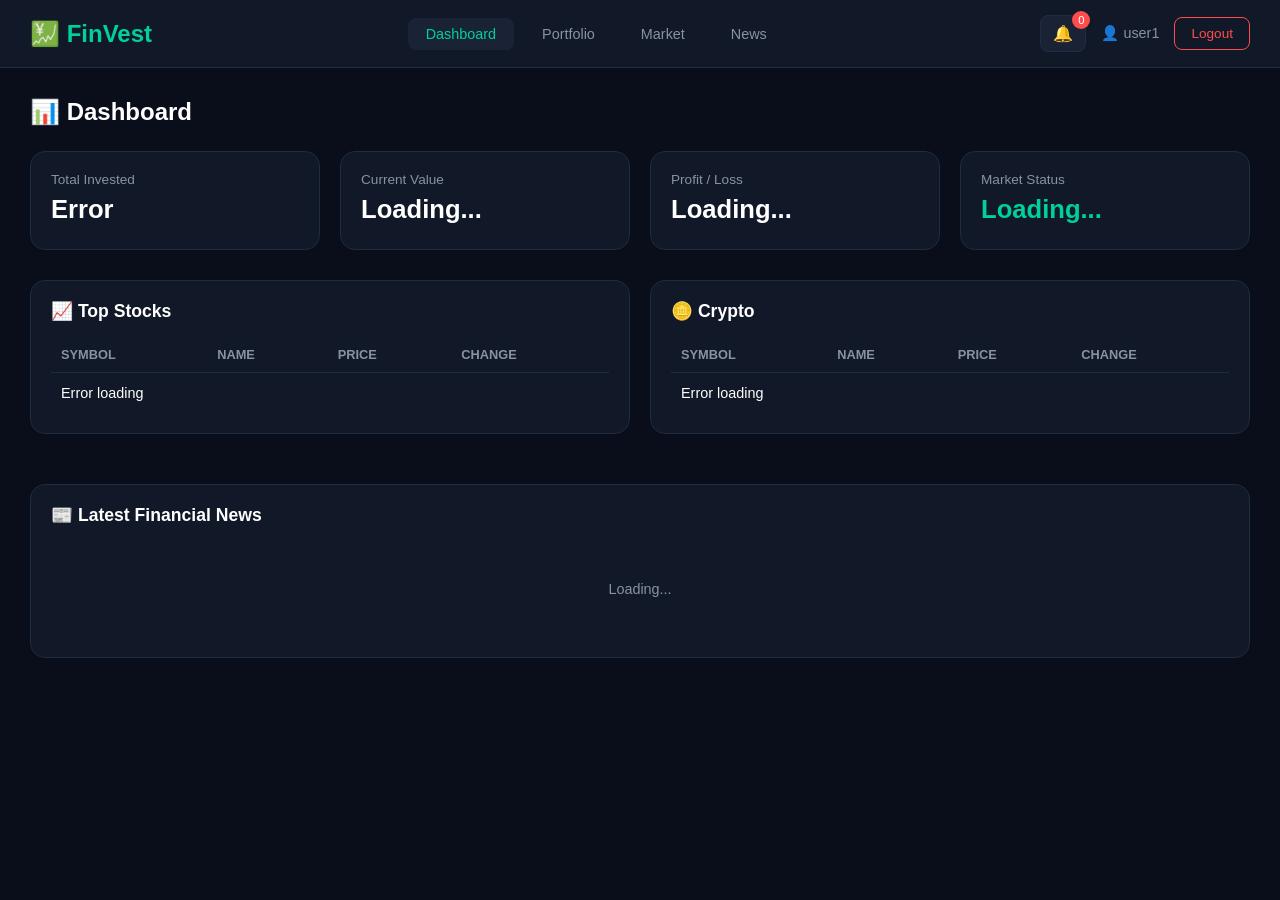
==== frontend/pages/dashboard.html @ 20053dd6 "feat: add complete frontend with dashboard, portfolio, market and news pages" ====
<!DOCTYPE html>
<html lang="en">
<head>
    <meta charset="UTF-8">
    <meta name="viewport" content="width=device-width, initial-scale=1.0">
    <title>Dashboard - FinVest</title>
    <link rel="stylesheet" href="../css/style.css">
</head>
<body>

    <!-- Navbar -->
    <nav class="navbar">
        <div class="navbar-logo">💹 FinVest</div>
        <div class="navbar-links">
            <a href="dashboard.html" class="active">Dashboard</a>
            <a href="portfolio.html">Portfolio</a>
            <a href="market.html">Market</a>
            <a href="news.html">News</a>
        </div>
        <div class="navbar-right">
            <button class="notif-btn" onclick="toggleNotifications()">
                🔔 <span class="notif-badge" id="notif-count">0</span>
            </button>
            <span class="user-info">👤 <span id="username-display"></span></span>
            <button class="logout-btn" onclick="logout()">Logout</button>
        </div>
    </nav>

    <!-- Notifications Panel -->
    <div id="notif-panel" style="display:none; position:fixed; top:70px; right:20px; width:350px; background:#111827; border:1px solid #1e2d40; border-radius:15px; padding:20px; z-index:999; box-shadow:0 10px 40px rgba(0,0,0,0.5);">
        <h3 style="margin-bottom:15px; color:#fff;">🔔 Notifications</h3>
        <div id="notif-list"><p class="loading">Loading...</p></div>
    </div>

    <!-- Main Content -->
    <div class="main-content">
        <h1 class="page-title">📊 Dashboard</h1>

        <!-- Summary Cards -->
        <div class="cards-grid">
            <div class="card">
                <div class="card-label">Total Invested</div>
                <div class="card-value" id="total-invested">Loading...</div>
                <div class="card-change" id="invested-change"></div>
            </div>
            <div class="card">
                <div class="card-label">Current Value</div>
                <div class="card-value" id="current-value">Loading...</div>
                <div class="card-change positive" id="value-change"></div>
            </div>
            <div class="card">
                <div class="card-label">Profit / Loss</div>
                <div class="card-value" id="profit-loss">Loading...</div>
                <div class="card-change" id="pl-percent"></div>
            </div>
            <div class="card">
                <div class="card-label">Market Status</div>
                <div class="card-value" style="color:#00d09c;" id="market-status">Loading...</div>
                <div class="card-change" id="market-info"></div>
            </div>
        </div>

        <!-- Stocks + Crypto -->
        <div class="section-grid">
            <div class="table-container">
                <h2>📈 Top Stocks</h2>
                <table>
                    <thead>
                        <tr>
                            <th>Symbol</th>
                            <th>Name</th>
                            <th>Price</th>
                            <th>Change</th>
                        </tr>
                    </thead>
                    <tbody id="stocks-table">
                        <tr><td colspan="4" class="loading">Loading...</td></tr>
                    </tbody>
                </table>
            </div>

            <div class="table-container">
                <h2>🪙 Crypto</h2>
                <table>
                    <thead>
                        <tr>
                            <th>Symbol</th>
                            <th>Name</th>
                            <th>Price</th>
                            <th>Change</th>
                        </tr>
                    </thead>
                    <tbody id="crypto-table">
                        <tr><td colspan="4" class="loading">Loading...</td></tr>
                    </tbody>
                </table>
            </div>
        </div>

        <!-- Latest News -->
        <div class="table-container">
            <h2>📰 Latest Financial News</h2>
            <div class="news-grid" id="news-container">
                <p class="loading">Loading...</p>
            </div>
        </div>
    </div>

    <script>
        // Check login
        const username = localStorage.getItem('username') || 'user1';
        document.getElementById('username-display').textContent = username;

        // Load Portfolio Summary
        async function loadPortfolio() {
            try {
                const res = await fetch(`http://127.0.0.1:8002/portfolio/${username}`);
                const data = await res.json();
                if (data.success) {
                    document.getElementById('total-invested').textContent = `$${data.total_invested.toLocaleString()}`;
                    document.getElementById('current-value').textContent = `$${data.total_current_value.toLocaleString()}`;
                    const pl = data.profit_loss;
                    const plEl = document.getElementById('profit-loss');
                    plEl.textContent = `$${pl.toLocaleString()}`;
                    plEl.className = `card-value ${pl >= 0 ? 'positive' : 'negative'}`;
                    document.getElementById('pl-percent').textContent = `${data.profit_loss_percent}%`;
                    document.getElementById('pl-percent').className = `card-change ${pl >= 0 ? 'positive' : 'negative'}`;
                }
            } catch (err) {
                document.getElementById('total-invested').textContent = 'Error';
            }
        }

        // Load Stocks
        async function loadStocks() {
            try {
                const res = await fetch('http://127.0.0.1:8003/stocks');
                const data = await res.json();
                const tbody = document.getElementById('stocks-table');
                tbody.innerHTML = '';
                Object.entries(data.stocks).forEach(([symbol, stock]) => {
                    const isPos = stock.change >= 0;
                    tbody.innerHTML += `
                        <tr>
                            <td><strong>${symbol}</strong></td>
                            <td style="color:#8892a4">${stock.name}</td>
                            <td>$${stock.price.toLocaleString()}</td>
                            <td class="${isPos ? 'positive' : 'negative'}">${isPos ? '+' : ''}${stock.change}%</td>
                        </tr>`;
                });
            } catch (err) {
                document.getElementById('stocks-table').innerHTML = '<tr><td colspan="4">Error loading</td></tr>';
            }
        }

        // Load Crypto
        async function loadCrypto() {
            try {
                const res = await fetch('http://127.0.0.1:8003/crypto');
                const data = await res.json();
                const tbody = document.getElementById('crypto-table');
                tbody.innerHTML = '';
                Object.entries(data.crypto).forEach(([symbol, coin]) => {
                    const isPos = coin.change >= 0;
                    tbody.innerHTML += `
                        <tr>
                            <td><strong>${symbol}</strong></td>
                            <td style="color:#8892a4">${coin.name}</td>
                            <td>$${coin.price.toLocaleString()}</td>
                            <td class="${isPos ? 'positive' : 'negative'}">${isPos ? '+' : ''}${coin.change}%</td>
                        </tr>`;
                });
            } catch (err) {
                document.getElementById('crypto-table').innerHTML = '<tr><td colspan="4">Error loading</td></tr>';
            }
        }

        // Load Market Summary
        async function loadMarket() {
            try {
                const res = await fetch('http://127.0.0.1:8003/market/summary');
                const data = await res.json();
                document.getElementById('market-status').textContent = data.market_status;
                document.getElementById('market-info').textContent = `Top Gainer: ${data.top_gainer} | Top Loser: ${data.top_loser}`;
            } catch (err) {}
        }

        // Load News
        async function loadNews() {
            try {
                const res = await fetch('http://127.0.0.1:8004/news');
                const data = await res.json();
                const container = document.getElementById('news-container');
                container.innerHTML = '';
                data.news.slice(0, 3).forEach(news => {
                    container.innerHTML += `
                        <div class="news-card">
                            <span class="news-category">${news.category}</span>
                            <div class="news-title">${news.title}</div>
                            <div class="news-summary">${news.summary}</div>
                            <div class="news-footer">
                                <span>${news.source} · ${news.time}</span>
                                <span class="news-sentiment ${news.bullish ? 'bullish' : 'bearish'}">${news.bullish ? '🟢 Bullish' : '🔴 Bearish'}</span>
                            </div>
                        </div>`;
                });
            } catch (err) {}
        }

        // Load Notifications
        async function loadNotifications() {
            try {
                const res = await fetch(`http://127.0.0.1:8007/notifications/${username}`);
                const data = await res.json();
                document.getElementById('notif-count').textContent = data.unread || 0;
                const list = document.getElementById('notif-list');
                list.innerHTML = '';
                data.notifications.forEach(n => {
                    list.innerHTML += `
                        <div style="padding:10px; border-bottom:1px solid #1e2d40; opacity:${n.read ? '0.5' : '1'}">
                            <div style="font-size:0.85rem; color:#fff">${n.message}</div>
                            <div style="font-size:0.75rem; color:#8892a4; margin-top:4px">${n.time}</div>
                        </div>`;
                });
            } catch (err) {}
        }

        function toggleNotifications() {
            const panel = document.getElementById('notif-panel');
            panel.style.display = panel.style.display === 'none' ? 'block' : 'none';
        }

        function logout() {
            localStorage.removeItem('username');
            window.location.href = '../index.html';
        }

        // Load everything
        loadPortfolio();
        loadStocks();
        loadCrypto();
        loadMarket();
        loadNews();
        loadNotifications();
    </script>
</body>
</html>
---- frontend/css/style.css ----
/* ===== GLOBAL ===== */
* {
    margin: 0;
    padding: 0;
    box-sizing: border-box;
    font-family: 'Segoe UI', sans-serif;
}

:root {
    --primary: #00d09c;
    --primary-dark: #00a87e;
    --bg-dark: #0a0e1a;
    --bg-card: #111827;
    --bg-card2: #1a2235;
    --text-primary: #ffffff;
    --text-secondary: #8892a4;
    --red: #ff4d4d;
    --green: #00d09c;
    --border: #1e2d40;
}

body {
    background: var(--bg-dark);
    color: var(--text-primary);
    min-height: 100vh;
}

/* ===== AUTH PAGE ===== */
.auth-body {
    display: flex;
    justify-content: center;
    align-items: center;
    min-height: 100vh;
    background: linear-gradient(135deg, #0a0e1a 0%, #0d1f3c 100%);
}

.auth-container {
    background: var(--bg-card);
    border: 1px solid var(--border);
    border-radius: 20px;
    padding: 40px;
    width: 400px;
    box-shadow: 0 20px 60px rgba(0,0,0,0.5);
}

.auth-logo {
    text-align: center;
    margin-bottom: 30px;
}

.auth-logo h1 {
    font-size: 2rem;
    color: var(--primary);
}

.auth-logo p {
    color: var(--text-secondary);
    font-size: 0.9rem;
    margin-top: 5px;
}

.auth-tabs {
    display: flex;
    margin-bottom: 25px;
    background: var(--bg-dark);
    border-radius: 10px;
    padding: 5px;
}

.tab-btn {
    flex: 1;
    padding: 10px;
    border: none;
    background: transparent;
    color: var(--text-secondary);
    border-radius: 8px;
    cursor: pointer;
    font-size: 0.95rem;
    transition: all 0.3s;
}

.tab-btn.active {
    background: var(--primary);
    color: #000;
    font-weight: 600;
}

.auth-form {
    display: flex;
    flex-direction: column;
    gap: 15px;
}

.auth-form input {
    padding: 14px 16px;
    background: var(--bg-dark);
    border: 1px solid var(--border);
    border-radius: 10px;
    color: var(--text-primary);
    font-size: 0.95rem;
    outline: none;
    transition: border 0.3s;
}

.auth-form input:focus {
    border-color: var(--primary);
}

.btn-primary {
    padding: 14px;
    background: var(--primary);
    color: #000;
    border: none;
    border-radius: 10px;
    font-size: 1rem;
    font-weight: 600;
    cursor: pointer;
    transition: background 0.3s;
}

.btn-primary:hover {
    background: var(--primary-dark);
}

.auth-msg {
    text-align: center;
    font-size: 0.9rem;
    min-height: 20px;
}

/* ===== NAVBAR ===== */
.navbar {
    display: flex;
    justify-content: space-between;
    align-items: center;
    padding: 15px 30px;
    background: var(--bg-card);
    border-bottom: 1px solid var(--border);
    position: sticky;
    top: 0;
    z-index: 100;
}

.navbar-logo {
    font-size: 1.5rem;
    font-weight: 700;
    color: var(--primary);
}

.navbar-links {
    display: flex;
    gap: 10px;
}

.navbar-links a {
    padding: 8px 18px;
    color: var(--text-secondary);
    text-decoration: none;
    border-radius: 8px;
    transition: all 0.3s;
    font-size: 0.9rem;
}

.navbar-links a:hover, .navbar-links a.active {
    background: var(--bg-card2);
    color: var(--primary);
}

.navbar-right {
    display: flex;
    align-items: center;
    gap: 15px;
}

.notif-btn {
    background: var(--bg-card2);
    border: 1px solid var(--border);
    color: var(--text-primary);
    padding: 8px 12px;
    border-radius: 8px;
    cursor: pointer;
    font-size: 1rem;
    position: relative;
}

.notif-badge {
    position: absolute;
    top: -5px;
    right: -5px;
    background: var(--red);
    color: white;
    border-radius: 50%;
    width: 18px;
    height: 18px;
    font-size: 0.7rem;
    display: flex;
    align-items: center;
    justify-content: center;
}

.user-info {
    color: var(--text-secondary);
    font-size: 0.9rem;
}

.logout-btn {
    padding: 8px 16px;
    background: transparent;
    border: 1px solid var(--red);
    color: var(--red);
    border-radius: 8px;
    cursor: pointer;
    font-size: 0.85rem;
    transition: all 0.3s;
}

.logout-btn:hover {
    background: var(--red);
    color: white;
}

/* ===== MAIN LAYOUT ===== */
.main-content {
    padding: 30px;
    max-width: 1400px;
    margin: 0 auto;
}

.page-title {
    font-size: 1.5rem;
    font-weight: 700;
    margin-bottom: 25px;
    color: var(--text-primary);
}

/* ===== CARDS ===== */
.cards-grid {
    display: grid;
    grid-template-columns: repeat(auto-fit, minmax(220px, 1fr));
    gap: 20px;
    margin-bottom: 30px;
}

.card {
    background: var(--bg-card);
    border: 1px solid var(--border);
    border-radius: 15px;
    padding: 20px;
}

.card-label {
    color: var(--text-secondary);
    font-size: 0.85rem;
    margin-bottom: 8px;
}

.card-value {
    font-size: 1.6rem;
    font-weight: 700;
    color: var(--text-primary);
}

.card-change {
    font-size: 0.85rem;
    margin-top: 5px;
}

.positive { color: var(--green); }
.negative { color: var(--red); }

/* ===== TABLES ===== */
.table-container {
    background: var(--bg-card);
    border: 1px solid var(--border);
    border-radius: 15px;
    padding: 20px;
    margin-bottom: 25px;
    overflow-x: auto;
}

.table-container h2 {
    font-size: 1.1rem;
    margin-bottom: 15px;
    color: var(--text-primary);
}

table {
    width: 100%;
    border-collapse: collapse;
}

thead th {
    color: var(--text-secondary);
    font-size: 0.8rem;
    text-align: left;
    padding: 10px;
    border-bottom: 1px solid var(--border);
    text-transform: uppercase;
}

tbody td {
    padding: 12px 10px;
    font-size: 0.9rem;
    border-bottom: 1px solid var(--border);
}

tbody tr:last-child td {
    border-bottom: none;
}

tbody tr:hover {
    background: var(--bg-card2);
}

/* ===== NEWS CARDS ===== */
.news-grid {
    display: grid;
    grid-template-columns: repeat(auto-fit, minmax(300px, 1fr));
    gap: 20px;
}

.news-card {
    background: var(--bg-card);
    border: 1px solid var(--border);
    border-radius: 15px;
    padding: 20px;
    transition: transform 0.2s;
}

.news-card:hover {
    transform: translateY(-3px);
    border-color: var(--primary);
}

.news-category {
    display: inline-block;
    padding: 4px 10px;
    border-radius: 20px;
    font-size: 0.75rem;
    font-weight: 600;
    margin-bottom: 10px;
    background: var(--bg-card2);
    color: var(--primary);
}

.news-title {
    font-size: 1rem;
    font-weight: 600;
    margin-bottom: 8px;
    line-height: 1.4;
}

.news-summary {
    color: var(--text-secondary);
    font-size: 0.85rem;
    line-height: 1.5;
    margin-bottom: 12px;
}

.news-footer {
    display: flex;
    justify-content: space-between;
    align-items: center;
    font-size: 0.8rem;
    color: var(--text-secondary);
}

.news-sentiment {
    padding: 3px 10px;
    border-radius: 20px;
    font-size: 0.75rem;
    font-weight: 600;
}

.bullish {
    background: rgba(0, 208, 156, 0.15);
    color: var(--green);
}

.bearish {
    background: rgba(255, 77, 77, 0.15);
    color: var(--red);
}

/* ===== LOADING ===== */
.loading {
    text-align: center;
    color: var(--text-secondary);
    padding: 40px;
    font-size: 0.9rem;
}

/* ===== SECTION GRID ===== */
.section-grid {
    display: grid;
    grid-template-columns: 1fr 1fr;
    gap: 20px;
    margin-bottom: 25px;
}

@media (max-width: 768px) {
    .section-grid { grid-template-columns: 1fr; }
    .navbar-links { display: none; }
    .main-content { padding: 15px; }
}
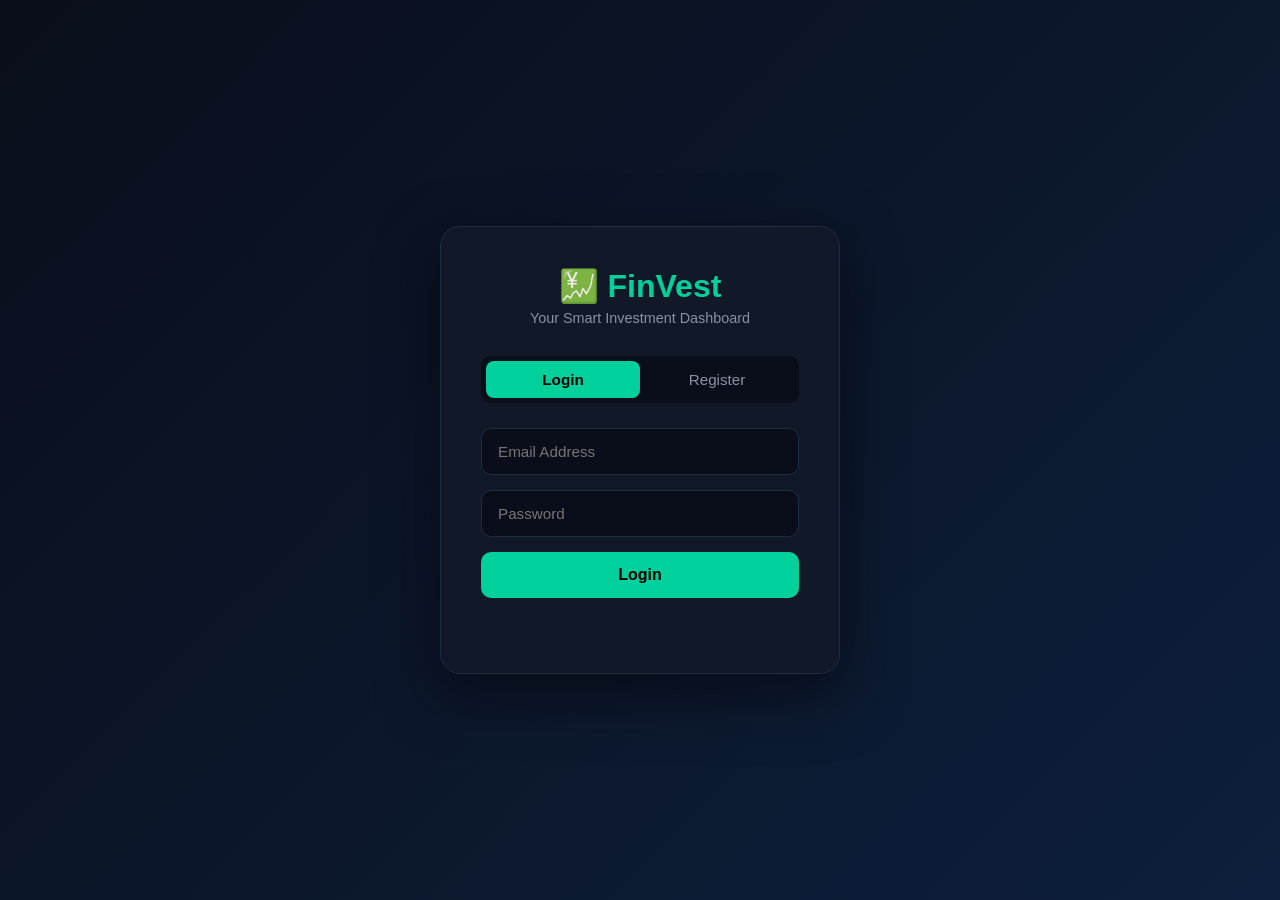
==== commit edc530f0: "Updated HTMLand backend files" ====
--- a/frontend/pages/dashboard.html
+++ b/frontend/pages/dashboard.html
@@ -8,7 +8,6 @@
 </head>
 <body>
 
-    <!-- Navbar -->
     <nav class="navbar">
         <div class="navbar-logo">💹 FinVest</div>
         <div class="navbar-links">
@@ -26,41 +25,33 @@
         </div>
     </nav>
 
-    <!-- Notifications Panel -->
     <div id="notif-panel" style="display:none; position:fixed; top:70px; right:20px; width:350px; background:#111827; border:1px solid #1e2d40; border-radius:15px; padding:20px; z-index:999; box-shadow:0 10px 40px rgba(0,0,0,0.5);">
         <h3 style="margin-bottom:15px; color:#fff;">🔔 Notifications</h3>
         <div id="notif-list"><p class="loading">Loading...</p></div>
     </div>
 
-    <!-- Main Content -->
     <div class="main-content">
         <h1 class="page-title">📊 Dashboard</h1>
 
-        <!-- Summary Cards -->
         <div class="cards-grid">
             <div class="card">
                 <div class="card-label">Total Invested</div>
                 <div class="card-value" id="total-invested">Loading...</div>
-                <div class="card-change" id="invested-change"></div>
             </div>
             <div class="card">
                 <div class="card-label">Current Value</div>
                 <div class="card-value" id="current-value">Loading...</div>
-                <div class="card-change positive" id="value-change"></div>
             </div>
             <div class="card">
                 <div class="card-label">Profit / Loss</div>
                 <div class="card-value" id="profit-loss">Loading...</div>
-                <div class="card-change" id="pl-percent"></div>
             </div>
             <div class="card">
                 <div class="card-label">Market Status</div>
-                <div class="card-value" style="color:#00d09c;" id="market-status">Loading...</div>
-                <div class="card-change" id="market-info"></div>
+                <div class="card-value positive" id="market-status">Loading...</div>
             </div>
         </div>
 
-        <!-- Stocks + Crypto -->
         <div class="section-grid">
             <div class="table-container">
                 <h2>📈 Top Stocks</h2>
@@ -97,7 +88,6 @@
             </div>
         </div>
 
-        <!-- Latest News -->
         <div class="table-container">
             <h2>📰 Latest Financial News</h2>
             <div class="news-grid" id="news-container">
@@ -106,123 +96,91 @@
         </div>
     </div>
 
+    <script src="../js/app.js"></script>
     <script>
-        // Check login
-        const username = localStorage.getItem('username') || 'user1';
-        document.getElementById('username-display').textContent = username;
+        checkLogin();
 
-        // Load Portfolio Summary
         async function loadPortfolio() {
-            try {
-                const res = await fetch(`http://127.0.0.1:8002/portfolio/${username}`);
-                const data = await res.json();
-                if (data.success) {
-                    document.getElementById('total-invested').textContent = `$${data.total_invested.toLocaleString()}`;
-                    document.getElementById('current-value').textContent = `$${data.total_current_value.toLocaleString()}`;
-                    const pl = data.profit_loss;
-                    const plEl = document.getElementById('profit-loss');
-                    plEl.textContent = `$${pl.toLocaleString()}`;
-                    plEl.className = `card-value ${pl >= 0 ? 'positive' : 'negative'}`;
-                    document.getElementById('pl-percent').textContent = `${data.profit_loss_percent}%`;
-                    document.getElementById('pl-percent').className = `card-change ${pl >= 0 ? 'positive' : 'negative'}`;
-                }
-            } catch (err) {
-                document.getElementById('total-invested').textContent = 'Error';
+            const data = await fetchData(`${API.portfolio}/portfolio/${getUsername()}`);
+            if (data && data.success) {
+                document.getElementById('total-invested').textContent = formatMoney(data.total_invested);
+                document.getElementById('current-value').textContent = formatMoney(data.total_current_value);
+                const plEl = document.getElementById('profit-loss');
+                plEl.textContent = formatMoney(data.profit_loss);
+                plEl.className = `card-value ${getPLClass(data.profit_loss)}`;
             }
         }
 
-        // Load Stocks
         async function loadStocks() {
-            try {
-                const res = await fetch('http://127.0.0.1:8003/stocks');
-                const data = await res.json();
-                const tbody = document.getElementById('stocks-table');
-                tbody.innerHTML = '';
-                Object.entries(data.stocks).forEach(([symbol, stock]) => {
-                    const isPos = stock.change >= 0;
-                    tbody.innerHTML += `
-                        <tr>
-                            <td><strong>${symbol}</strong></td>
-                            <td style="color:#8892a4">${stock.name}</td>
-                            <td>$${stock.price.toLocaleString()}</td>
-                            <td class="${isPos ? 'positive' : 'negative'}">${isPos ? '+' : ''}${stock.change}%</td>
-                        </tr>`;
-                });
-            } catch (err) {
-                document.getElementById('stocks-table').innerHTML = '<tr><td colspan="4">Error loading</td></tr>';
-            }
+            const data = await fetchData(`${API.market}/stocks`);
+            if (!data) return;
+            const tbody = document.getElementById('stocks-table');
+            tbody.innerHTML = '';
+            Object.entries(data.stocks).forEach(([symbol, stock]) => {
+                tbody.innerHTML += `
+                    <tr>
+                        <td><strong>${symbol}</strong></td>
+                        <td style="color:#8892a4">${stock.name}</td>
+                        <td>${formatMoney(stock.price)}</td>
+                        <td class="${getPLClass(stock.change)}">${getChangeText(stock.change)}</td>
+                    </tr>`;
+            });
         }
 
-        // Load Crypto
         async function loadCrypto() {
-            try {
-                const res = await fetch('http://127.0.0.1:8003/crypto');
-                const data = await res.json();
-                const tbody = document.getElementById('crypto-table');
-                tbody.innerHTML = '';
-                Object.entries(data.crypto).forEach(([symbol, coin]) => {
-                    const isPos = coin.change >= 0;
-                    tbody.innerHTML += `
-                        <tr>
-                            <td><strong>${symbol}</strong></td>
-                            <td style="color:#8892a4">${coin.name}</td>
-                            <td>$${coin.price.toLocaleString()}</td>
-                            <td class="${isPos ? 'positive' : 'negative'}">${isPos ? '+' : ''}${coin.change}%</td>
-                        </tr>`;
-                });
-            } catch (err) {
-                document.getElementById('crypto-table').innerHTML = '<tr><td colspan="4">Error loading</td></tr>';
-            }
+            const data = await fetchData(`${API.market}/crypto`);
+            if (!data) return;
+            const tbody = document.getElementById('crypto-table');
+            tbody.innerHTML = '';
+            Object.entries(data.crypto).forEach(([symbol, coin]) => {
+                tbody.innerHTML += `
+                    <tr>
+                        <td><strong>${symbol}</strong></td>
+                        <td style="color:#8892a4">${coin.name}</td>
+                        <td>${formatMoney(coin.price)}</td>
+                        <td class="${getPLClass(coin.change)}">${getChangeText(coin.change)}</td>
+                    </tr>`;
+            });
         }
 
-        // Load Market Summary
         async function loadMarket() {
-            try {
-                const res = await fetch('http://127.0.0.1:8003/market/summary');
-                const data = await res.json();
-                document.getElementById('market-status').textContent = data.market_status;
-                document.getElementById('market-info').textContent = `Top Gainer: ${data.top_gainer} | Top Loser: ${data.top_loser}`;
-            } catch (err) {}
+            const data = await fetchData(`${API.market}/market/summary`);
+            if (!data) return;
+            document.getElementById('market-status').textContent = data.market_status;
         }
 
-        // Load News
         async function loadNews() {
-            try {
-                const res = await fetch('http://127.0.0.1:8004/news');
-                const data = await res.json();
-                const container = document.getElementById('news-container');
-                container.innerHTML = '';
-                data.news.slice(0, 3).forEach(news => {
-                    container.innerHTML += `
-                        <div class="news-card">
-                            <span class="news-category">${news.category}</span>
-                            <div class="news-title">${news.title}</div>
-                            <div class="news-summary">${news.summary}</div>
-                            <div class="news-footer">
-                                <span>${news.source} · ${news.time}</span>
-                                <span class="news-sentiment ${news.bullish ? 'bullish' : 'bearish'}">${news.bullish ? '🟢 Bullish' : '🔴 Bearish'}</span>
-                            </div>
-                        </div>`;
-                });
-            } catch (err) {}
+            const data = await fetchData(`${API.news}/news`);
+            if (!data) return;
+            const container = document.getElementById('news-container');
+            container.innerHTML = '';
+            data.news.slice(0, 3).forEach(news => {
+                container.innerHTML += `
+                    <div class="news-card">
+                        <span class="news-category">${news.category}</span>
+                        <div class="news-title">${news.title}</div>
+                        <div class="news-summary">${news.summary}</div>
+                        <div class="news-footer">
+                            <span>${news.source} · ${news.time}</span>
+                            <span class="news-sentiment ${news.bullish ? 'bullish' : 'bearish'}">${news.bullish ? '🟢 Bullish' : '🔴 Bearish'}</span>
+                        </div>
+                    </div>`;
+            });
         }
 
-        // Load Notifications
         async function loadNotifications() {
-            try {
-                const res = await fetch(`http://127.0.0.1:8007/notifications/${username}`);
-                const data = await res.json();
-                document.getElementById('notif-count').textContent = data.unread || 0;
-                const list = document.getElementById('notif-list');
-                list.innerHTML = '';
-                data.notifications.forEach(n => {
-                    list.innerHTML += `
-                        <div style="padding:10px; border-bottom:1px solid #1e2d40; opacity:${n.read ? '0.5' : '1'}">
-                            <div style="font-size:0.85rem; color:#fff">${n.message}</div>
-                            <div style="font-size:0.75rem; color:#8892a4; margin-top:4px">${n.time}</div>
-                        </div>`;
-                });
-            } catch (err) {}
+            const data = await fetchData(`${API.notification}/notifications/${getUsername()}`);
+            if (!data) return;
+            document.getElementById('notif-count').textContent = data.unread || 0;
+            const list = document.getElementById('notif-list');
+            list.innerHTML = '';
+            data.notifications.forEach(n => {
+                list.innerHTML += `
+                    <div style="padding:10px; border-bottom:1px solid #1e2d40; opacity:${n.read ? '0.5' : '1'}">
+                        <div style="font-size:0.85rem; color:#fff">${n.message}</div>
+                        <div style="font-size:0.75rem; color:#8892a4; margin-top:4px">${n.time}</div>
+                    </div>`;
+            });
         }
 
         function toggleNotifications() {
@@ -230,12 +188,6 @@
             panel.style.display = panel.style.display === 'none' ? 'block' : 'none';
         }
 
-        function logout() {
-            localStorage.removeItem('username');
-            window.location.href = '../index.html';
-        }
-
-        // Load everything
         loadPortfolio();
         loadStocks();
         loadCrypto();
